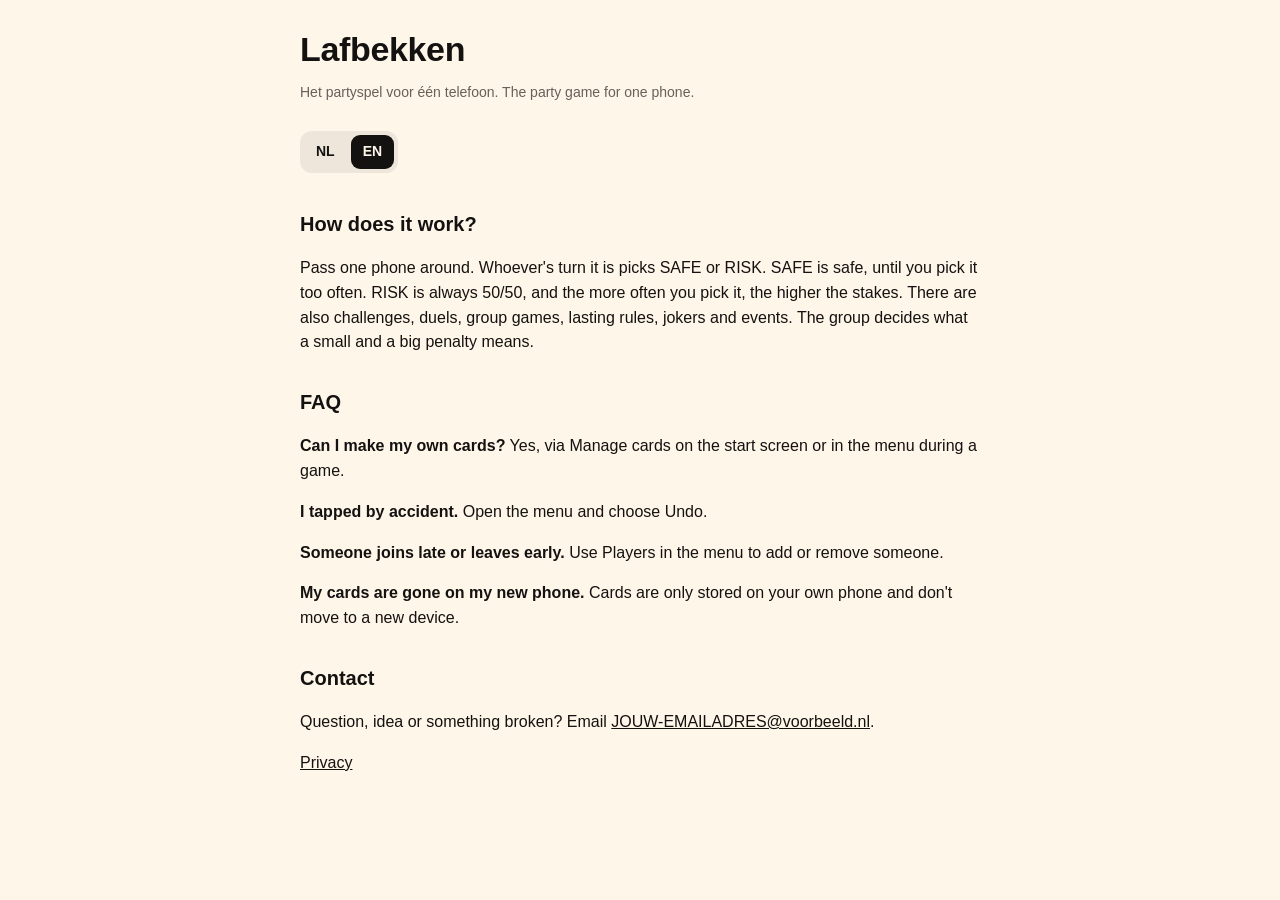
==== support.html @ 7516bb49 "Add files via upload" ====
<!doctype html><html lang="nl"><head><meta charset="utf-8"><meta name="viewport" content="width=device-width,initial-scale=1"><title>Lafbekken: support</title><style>
:root{--ink:#141210;--paper:#fff6ea}
*{box-sizing:border-box}body{margin:0;background:var(--paper);color:var(--ink);font:16px/1.55 -apple-system,BlinkMacSystemFont,'Segoe UI',Roboto,sans-serif}
main{max-width:720px;margin:0 auto;padding:32px 20px 64px}
h1{font-size:34px;line-height:1.05;margin:0 0 6px;letter-spacing:-.01em}h2{font-size:20px;margin:32px 0 6px}
.lang{display:inline-flex;gap:4px;background:rgba(20,18,16,.07);border-radius:12px;padding:4px;margin:14px 0 4px}
.lang a{padding:6px 12px;border-radius:9px;color:var(--ink);text-decoration:none;font-weight:700;font-size:14px}.lang a.on{background:var(--ink);color:var(--paper)}
.muted{opacity:.65;font-size:14px}a{color:inherit}section{display:none}section:target,section.show{display:block}
.box{background:#fff;border-radius:16px;padding:16px 18px;margin:12px 0}
</style></head><body><main>
<h1>Lafbekken</h1><p class="muted">Het partyspel voor één telefoon. The party game for one phone.</p>
<div class="lang"><a href="#nl">NL</a><a href="#en">EN</a></div>
<section id="nl">
<h2>Hoe werkt het?</h2>
<p>Je geeft één telefoon rond. Wie aan de beurt is kiest LAF of LEF. LAF is veilig, tot je het te vaak kiest. LEF is altijd 50/50, en hoe vaker je het kiest, hoe hoger de inzet. Daarnaast zijn er opdrachten, duels, groepsspelletjes, regels die blijven hangen, jokers en events. De groep bepaalt zelf wat een kleine en een grote straf is.</p>
<h2>Veelgestelde vragen</h2>
<p><b>Kan ik eigen kaarten maken?</b> Ja, via Kaarten beheren op het startscherm of in het menu tijdens het spel.</p>
<p><b>Ik heb per ongeluk getikt.</b> Open het menu en kies Terugdraaien.</p>
<p><b>Iemand doet later mee of gaat eerder weg.</b> Via Spelers in het menu voeg je iemand toe of haal je iemand weg.</p>
<p><b>Mijn kaarten zijn weg na een nieuwe telefoon.</b> Kaarten worden alleen op je eigen telefoon bewaard en gaan niet mee naar een nieuw toestel.</p>
<h2>Contact</h2>
<p>Vraag, idee of iets kapot? Mail naar <a href="mailto:JOUW-EMAILADRES@voorbeeld.nl">JOUW-EMAILADRES@voorbeeld.nl</a>.</p>
<p><a href="privacy.html#nl">Privacy</a></p>
</section>
<section id="en">
<h2>How does it work?</h2>
<p>Pass one phone around. Whoever's turn it is picks SAFE or RISK. SAFE is safe, until you pick it too often. RISK is always 50/50, and the more often you pick it, the higher the stakes. There are also challenges, duels, group games, lasting rules, jokers and events. The group decides what a small and a big penalty means.</p>
<h2>FAQ</h2>
<p><b>Can I make my own cards?</b> Yes, via Manage cards on the start screen or in the menu during a game.</p>
<p><b>I tapped by accident.</b> Open the menu and choose Undo.</p>
<p><b>Someone joins late or leaves early.</b> Use Players in the menu to add or remove someone.</p>
<p><b>My cards are gone on my new phone.</b> Cards are only stored on your own phone and don't move to a new device.</p>
<h2>Contact</h2>
<p>Question, idea or something broken? Email <a href="mailto:JOUW-EMAILADRES@voorbeeld.nl">JOUW-EMAILADRES@voorbeeld.nl</a>.</p>
<p><a href="privacy.html#en">Privacy</a></p>
</section>
<script>
const s=location.hash==='#en'?'en':(location.hash==='#nl'?'nl':((navigator.language||'nl').startsWith('nl')?'nl':'en'));
document.getElementById(s).classList.add('show');document.querySelectorAll('.lang a').forEach(a=>{a.classList.toggle('on',a.getAttribute('href')==='#'+s);a.onclick=()=>{document.querySelectorAll('section').forEach(x=>x.classList.remove('show'));document.getElementById(a.getAttribute('href').slice(1)).classList.add('show');document.querySelectorAll('.lang a').forEach(b=>b.classList.toggle('on',b===a));};});
</script></main></body></html>
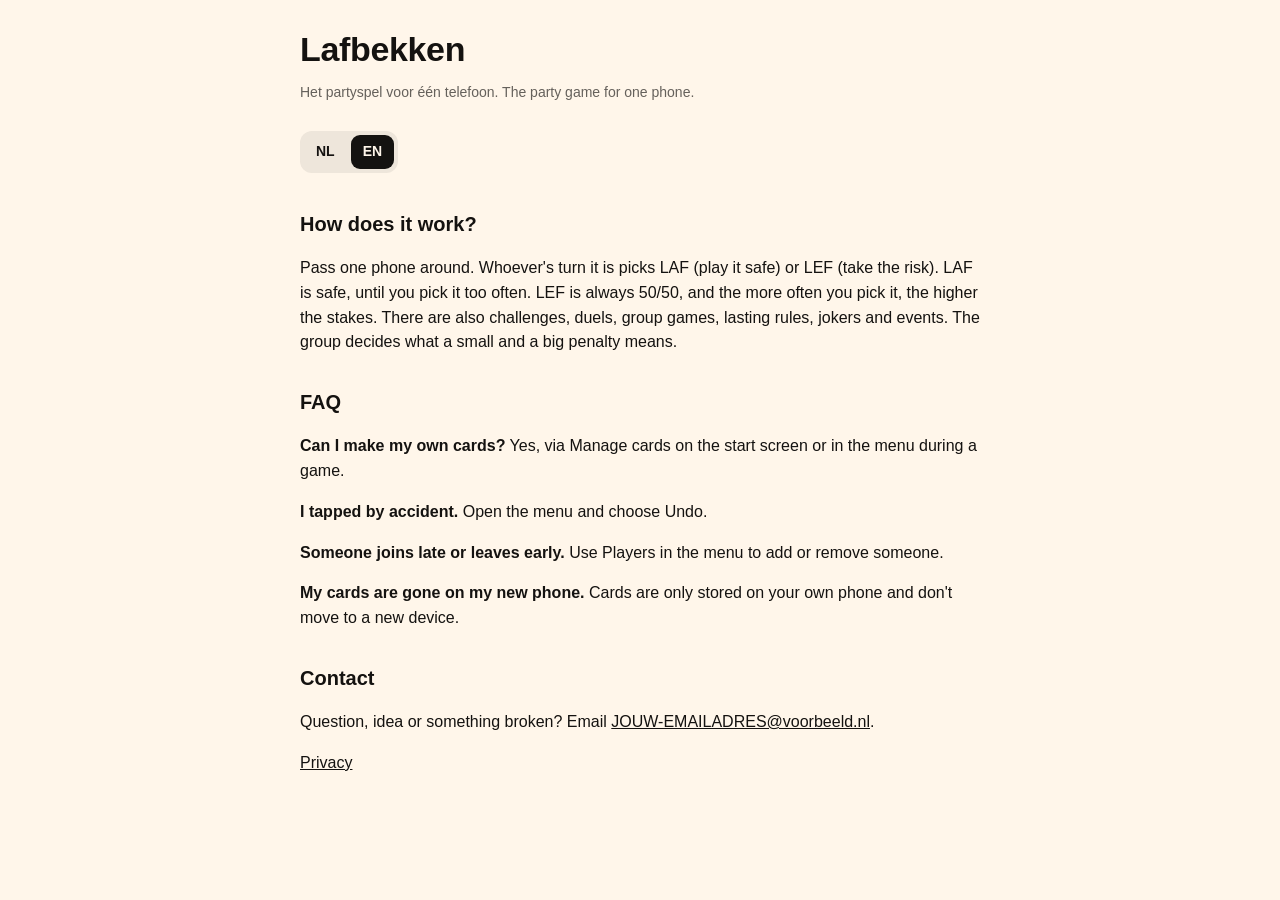
==== commit b2282b37: "Add files via upload" ====
--- a/support.html
+++ b/support.html
@@ -24,7 +24,7 @@
 </section>
 <section id="en">
 <h2>How does it work?</h2>
-<p>Pass one phone around. Whoever's turn it is picks SAFE or RISK. SAFE is safe, until you pick it too often. RISK is always 50/50, and the more often you pick it, the higher the stakes. There are also challenges, duels, group games, lasting rules, jokers and events. The group decides what a small and a big penalty means.</p>
+<p>Pass one phone around. Whoever's turn it is picks LAF (play it safe) or LEF (take the risk). LAF is safe, until you pick it too often. LEF is always 50/50, and the more often you pick it, the higher the stakes. There are also challenges, duels, group games, lasting rules, jokers and events. The group decides what a small and a big penalty means.</p>
 <h2>FAQ</h2>
 <p><b>Can I make my own cards?</b> Yes, via Manage cards on the start screen or in the menu during a game.</p>
 <p><b>I tapped by accident.</b> Open the menu and choose Undo.</p>
